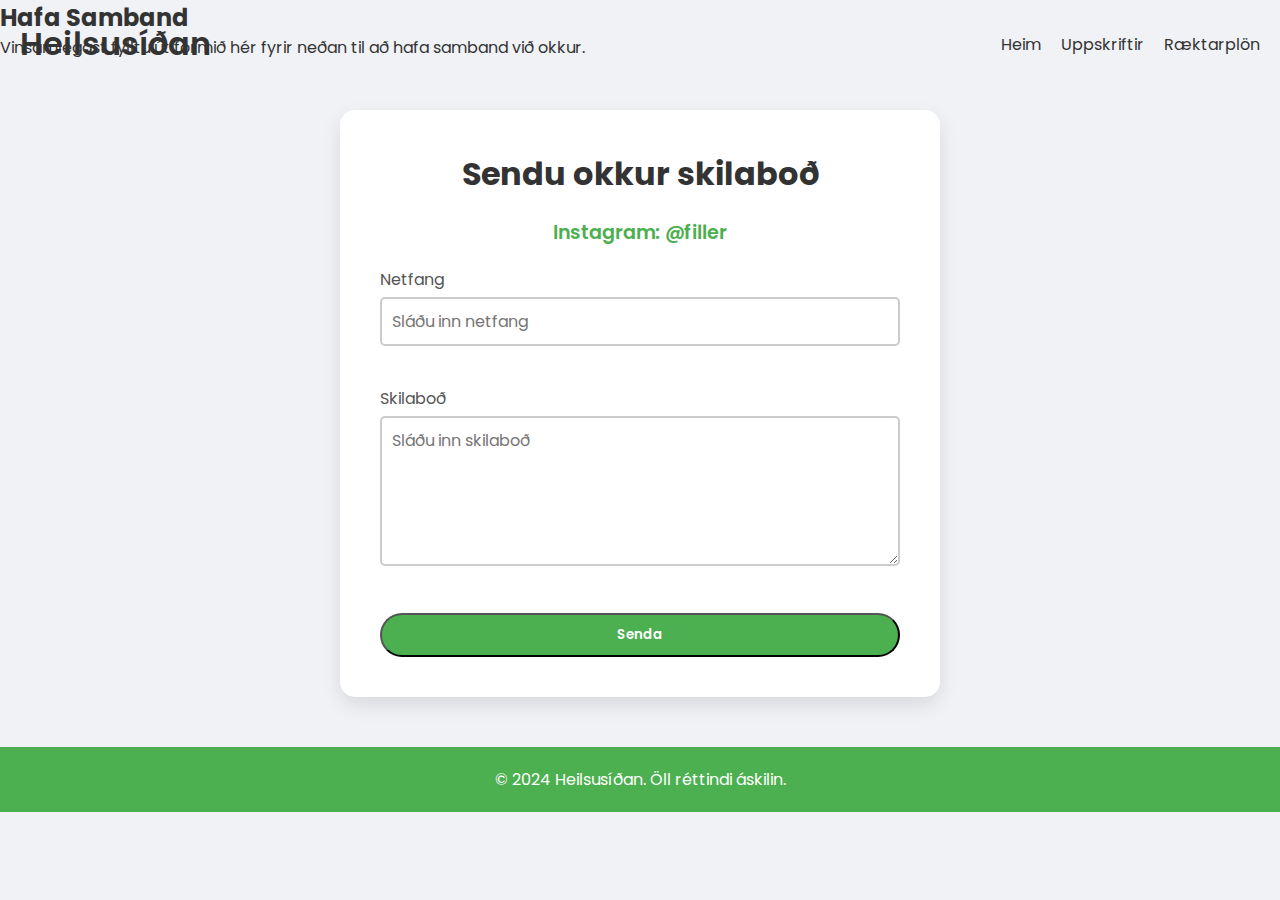
==== hafa_samband.html @ d475f311 "first commit" ====
<!DOCTYPE html>
<html lang="is">
<head>
    <meta charset="UTF-8">
    <meta name="viewport" content="width=device-width, initial-scale=1.0">
    <title>Hafa Samband</title>
    <link rel="stylesheet" href="style.css">
    <link href="https://fonts.googleapis.com/css2?family=Poppins:wght@400;600&display=swap" rel="stylesheet">
</head>
<body>
    <header>
        <nav class="navbar">
            <h1 class="logo">Heilsusíðan</h1>
            <ul>
                <li><a href="index.html">Heim</a></li>
                <li><a href="uppskriftir.html">Uppskriftir</a></li>
                <li><a href="raektarplon.html">Ræktarplön</a></li>
            </ul>
        </nav>
        <div class="page-header">
            <h2>Hafa Samband</h2>
            <p>Vinsamlegast fylltu út formið hér fyrir neðan til að hafa samband við okkur.</p>
        </div>
    </header>
    <main>
        <section class="contact-container">
            <div class="contact-card">
                <h3>Sendu okkur skilaboð</h3>
                <a href="https://www.instagram.com/filler" class="instagram-link">Instagram: @filler</a>
                <form class="contact-form" action="mailto:placeholder@placeholder.is" method="POST" enctype="text/plain">
                    <div class="input-group">
                        <label for="email">Netfang</label>
                        <input type="email" id="email" name="email" placeholder="Sláðu inn netfang" required>
                    </div>
                    <div class="input-group">
                        <label for="message">Skilaboð</label>
                        <textarea id="message" name="message" placeholder="Sláðu inn skilaboð" required></textarea>
                    </div>
                    <button type="submit">Senda</button>
                </form>
            </div>
        </section>
    </main>
    <footer>
        <p>&copy; 2024 Heilsusíðan. Öll réttindi áskilin.</p>
    </footer>
</body>
</html>
---- style.css ----
/* Global Styles */
* {
    margin: 0;
    padding: 0;
    box-sizing: border-box;
    font-family: 'Poppins', sans-serif;
}

body {
    background-color: #f0f2f5;
    color: #333;
}

header {
    position: relative;
    width: 100%;
}

.titill {
    margin-left: 10px;
    margin-top: 10px;
}

.texti {
    margin-top: 50px;
    text-align: center;
}
.hero-section {
    background: url('images/hero-bg.jpg') no-repeat center center/cover;
    height: 100vh;
    display: flex;
    flex-direction: column;
    justify-content: center;
    align-items: center;
    text-align: center;
    color: white;
    position: relative;
    overflow: hidden;
}

.navbar {
    position: absolute;
    top: 0;
    width: 100%;
    padding: 20px;
    display: flex;
    justify-content: space-between;
    align-items: center;
}

.logo {
    font-size: 2rem;
    font-weight: 600;
}

.navbar ul {
    list-style: none;
    display: flex;
}

.navbar ul li {
    margin-left: 20px;
}

.navbar ul li a {
     /* Any lightness value below the threshold will result in white, any above will result in black */
  --switch: calc((var(--light) - var(--threshold)) * -100%);
  color: hsl(0, 0%, var(--switch));
    text-decoration: none;
    font-weight: 400;
    transition: color 0.3s ease;
}

.navbar ul li a:hover {
    color: #ffcc00;
}

.hero-content {
    max-width: 600px;
    padding: 20px;
}

.hero-content h2 {
    font-size: 3rem;
    margin-bottom: 10px;
}

.hero-content p {
    font-size: 1.2rem;
    margin-bottom: 20px;
}

.hero-btn {
    padding: 10px 20px;
    background-color: #ffcc00;
    color: #333;
    font-weight: 600;
    border-radius: 50px;
    text-decoration: none;
    transition: background-color 0.3s ease;
}

.hero-btn:hover {
    background-color: #e6b800;
}

/* Cards Section */
.cards-container {
    display: flex;
    justify-content: center;
    align-items: center;
    gap: 20px; /* Space between cards */
    padding: 50px;
}

.card {
    background-color: white;
    border-radius: 15px;
    overflow: hidden;
    box-shadow: 0 8px 20px rgba(0, 0, 0, 0.1);
    transition: transform 0.3s ease, box-shadow 0.3s ease;
    width: 300px; /* Standardized width */
    text-align: center;
    padding: 20px; /* Added padding for text */
    margin: 20px; /* Margin for spacing around cards */
}

.card img {
    width: 100%;
    height: 200px;
    object-fit: cover;
}

.card h3 {
    margin: 15px 0;
    font-size: 1.5rem;
    color: #333;
}

.card p {
    font-size: 1rem;
    color: #666;
    padding: 0 15px;
    margin: 10px 0; /* Margin for spacing */
}

.card-btn {
    display: inline-block;
    padding: 10px 20px;
    margin: 20px 0;
    background-color: #4caf50;
    color: white;
    font-weight: 600;
    border-radius: 50px;
    text-decoration: none;
    transition: background-color 0.3s ease;
}

.card-btn:hover {
    background-color: #45a049;
}

.card:hover {
    transform: translateY(-10px);
    box-shadow: 0 12px 25px rgba(0, 0, 0, 0.15);
}

/* Footer */
footer {
    text-align: center;
    padding: 20px;
    background-color: #4caf50;
    color: white;
    font-size: 1rem;
}

/* Grid Layout for Recipe and Workout Cards */
.grid-container {
    display: grid;
    grid-template-columns: repeat(auto-fit, minmax(250px, 1fr));
    gap: 20px; /* Gap between grid items */
    padding: 40px;
}

.card {
    background-color: white;
    border-radius: 15px;
    overflow: hidden;
    box-shadow: 0 8px 20px rgba(0, 0, 0, 0.1);
    transition: transform 0.3s ease, box-shadow 0.3s ease;
    text-align: center;
    padding: 20px;
    margin: 10px;
    height: 450px; /* Set a fixed height */
    display: flex;
    flex-direction: column; /* Ensure elements stack vertically */
    justify-content: space-between; /* Space out content evenly */
}
a {
    text-decoration: none;
  }
.card img {
    width: 100%;
    height: 200px;
    object-fit: cover;
    border-radius: 10px 10px 0 0;
}

.card h3 {
    font-size: 1.5rem;
    margin: 15px 0;
}

.card p {
    color: #666;
    margin: 10px 0;
    flex-grow: 1; /* Allow paragraph text to take available space */
    overflow: hidden; /* Prevent text overflow */
    text-overflow: ellipsis; /* Show ellipsis if text overflows */
    white-space: nowrap; /* Prevent text from wrapping */
}

.card .calories, .card .time {
    font-size: 1.1rem;
    font-weight: 600;
    color: #4caf50;
    margin-top: 10px;
}


/* Contact Form */
.contact-container {
    display: flex;
    justify-content: center;
    align-items: center;
    padding: 50px;
}

.contact-card {
    background-color: white;
    padding: 40px;
    border-radius: 15px;
    box-shadow: 0 8px 20px rgba(0, 0, 0, 0.1);
    text-align: center;
    max-width: 600px;
    width: 100%;
}

.contact-card h3 {
    font-size: 2rem;
    margin-bottom: 20px;
}

.instagram-link {
    display: inline-block;
    margin-bottom: 20px;
    font-size: 1.2rem;
    color: #4caf50;
    text-decoration: none;
    font-weight: 600;
}

.contact-form {
    display: flex;
    flex-direction: column;
}

.contact-form .input-group {
    margin-bottom: 20px;
    text-align: left;
}

.contact-form label {
    display: block;
    font-size: 1rem;
    margin-bottom: 5px;
    color: #555;
}

.contact-form input,
.contact-form textarea {
    margin-bottom: 20px;
    padding: 10px;
    font-size: 1rem;
    border: 2px solid #ccc;
    border-radius: 5px;
    width: 100%;
}

.contact-form input:focus,
.contact-form textarea:focus {
    border-color: #4caf50;
    outline: none;
}

.contact-form textarea {
    min-height: 150px;
    resize: vertical;
}

.contact-form button {
    padding: 10px 20px;
    background-color: #4caf50;
    color: white;
    font-weight: 600;
    border-radius: 50px;
    cursor: pointer;
}

.contact-form button:hover {
    background-color: #45a049;
}

/* Responsive Styles lalalala */
@media (max-width: 768px) {
    .cards-container {
        flex-direction: column;
        gap: 40px;
    }

    .card {
        width: 80%; /* Reduced card width for mobile */
        margin: 20px auto; /* Center cards */
    }

    .hero-content h2 {
        font-size: 2.5rem;
    }

    .navbar ul {
        flex-direction: column;
        gap: 10px;
    }

    .contact-card {
        width: 90%;
    }

    .grid-container {
        grid-template-columns: 1fr;
    }

    .page-header {
        padding: 40px;
        text-align: center;
        background-color: #f4f4f4;
        border-bottom: 2px solid #ddd;
    }

    .page-header h2 {
        font-size: 2rem;
        margin-bottom: 10px;
    }

    .page-header p {
        font-size: 1.1rem;
        color: #555;
    }
}
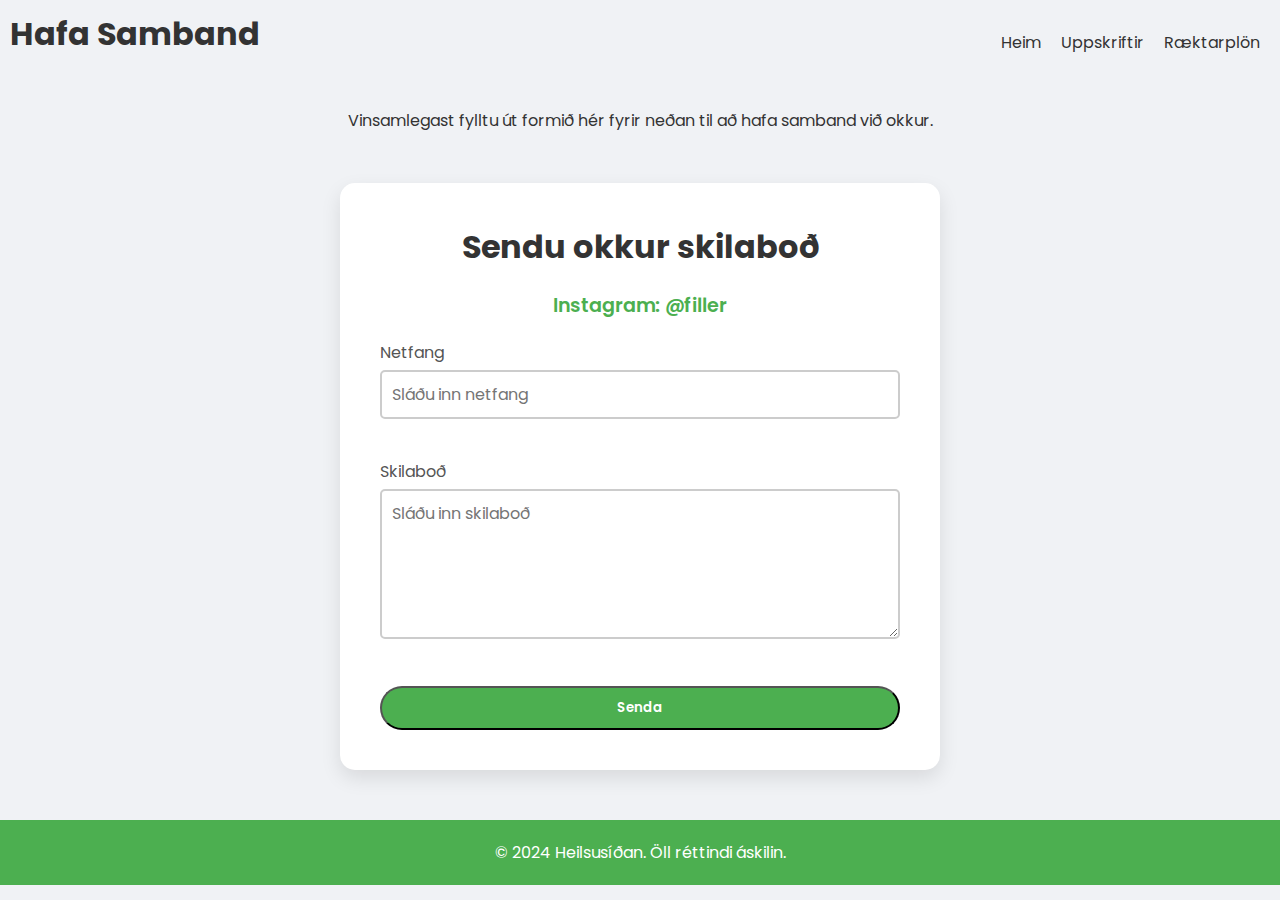
==== commit 386464a0: "yellow" ====
--- a/hafa_samband.html
+++ b/hafa_samband.html
@@ -10,7 +10,7 @@
 <body>
     <header>
         <nav class="navbar">
-            <h1 class="logo">Heilsusíðan</h1>
+            <h1 class="logo"></h1>
             <ul>
                 <li><a href="index.html">Heim</a></li>
                 <li><a href="uppskriftir.html">Uppskriftir</a></li>
@@ -18,8 +18,8 @@
             </ul>
         </nav>
         <div class="page-header">
-            <h2>Hafa Samband</h2>
-            <p>Vinsamlegast fylltu út formið hér fyrir neðan til að hafa samband við okkur.</p>
+            <h1 class="titill">Hafa Samband</h1>
+            <p class="texti">Vinsamlegast fylltu út formið hér fyrir neðan til að hafa samband við okkur.</p>
         </div>
     </header>
     <main>
--- a/style.css
+++ b/style.css
@@ -104,13 +104,22 @@
     background-color: #e6b800;
 }
 
-/* Cards Section */
 .cards-container {
     display: flex;
-    justify-content: center;
-    align-items: center;
-    gap: 20px; /* Space between cards */
+    flex-wrap: wrap;
+    justify-content: flex-start;
+    gap: 20px;
     padding: 50px;
+}
+
+/* Style for the anchor tag */
+.card-link {
+    display: block; /* Ensure block-level behavior */
+    width: 100%; /* Make sure the anchor takes full width */
+    max-width: 300px; /* Set a max width */
+    height: auto; /* Ensure the height grows with content */
+    text-decoration: none;
+    color: inherit;
 }
 
 .card {
@@ -119,11 +128,61 @@
     overflow: hidden;
     box-shadow: 0 8px 20px rgba(0, 0, 0, 0.1);
     transition: transform 0.3s ease, box-shadow 0.3s ease;
-    width: 300px; /* Standardized width */
-    text-align: center;
-    padding: 20px; /* Added padding for text */
-    margin: 20px; /* Margin for spacing around cards */
-}
+    text-align: center;
+    padding: 20px;
+    width: 100%; /* Ensure the card takes full width of the anchor */
+}
+
+.cardsmain-container {
+    display: flex;
+    flex-wrap: wrap; /* Allow cards to wrap to the next line if needed */
+    justify-content: flex-start; /* Align items to the start */
+    gap: 20px; /* Space between cards */
+    padding: 50px; /* Padding around the container */
+}
+
+.cardmain {
+    background-color: white;
+    border-radius: 15px;
+    overflow: hidden;
+    box-shadow: 0 8px 20px rgba(0, 0, 0, 0.1);
+    transition: transform 0.3s ease, box-shadow 0.3s ease;
+    text-align: center;
+    padding: 20px;
+    width: calc(20% - 16px); /* Adjusted to ensure 5 cards fit while accounting for gaps */
+    box-sizing: border-box; /* Include padding and border in the element's total width and height */
+}
+
+.cardmain img {
+    width: 100%;
+    height: 200px;
+    object-fit: cover;
+}
+
+.cardmain h3 {
+    margin: 15px 0;
+    font-size: 1.5rem;
+    color: #333;
+}
+
+.cardmain p {
+    font-size: 1rem;
+    color: #666;
+    padding: 0 15px;
+    margin: 10px 0;
+}
+@media (max-width: 768px) {
+    .cardmain {
+        width: calc(50% - 10px); /* Two cards per row on smaller screens */
+    }
+}
+
+@media (max-width: 480px) {
+    .cardmain {
+        width: calc(100% - 20px); /* One card per row on very small screens */
+    }
+}
+
 
 .card img {
     width: 100%;
@@ -141,7 +200,7 @@
     font-size: 1rem;
     color: #666;
     padding: 0 15px;
-    margin: 10px 0; /* Margin for spacing */
+    margin: 10px 0;
 }
 
 .card-btn {
@@ -156,6 +215,8 @@
     transition: background-color 0.3s ease;
 }
 
+
+
 .card-btn:hover {
     background-color: #45a049;
 }
@@ -196,9 +257,7 @@
     flex-direction: column; /* Ensure elements stack vertically */
     justify-content: space-between; /* Space out content evenly */
 }
-a {
-    text-decoration: none;
-  }
+
 .card img {
     width: 100%;
     height: 200px;
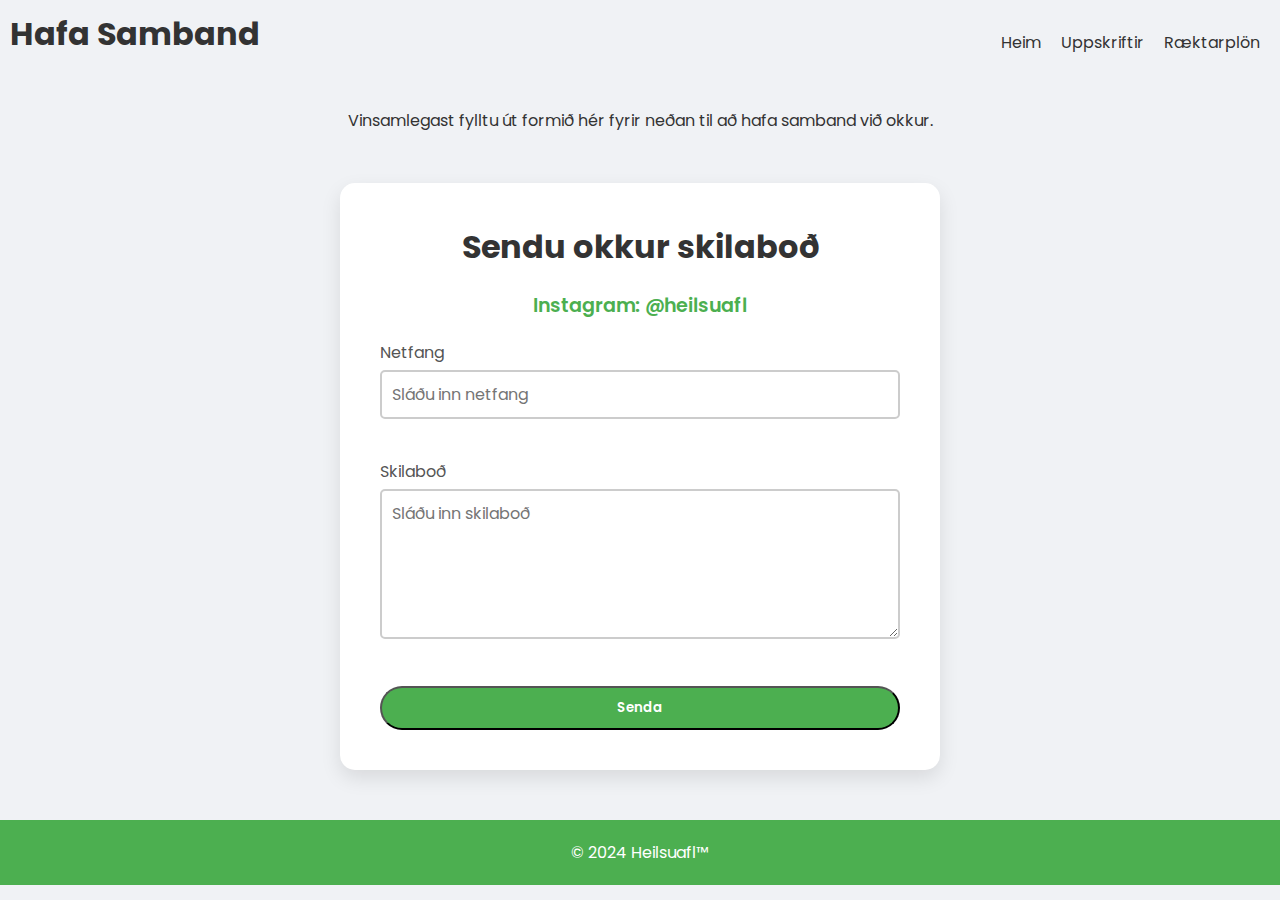
==== commit 2f987d06: "green green irish spring" ====
--- a/hafa_samband.html
+++ b/hafa_samband.html
@@ -3,7 +3,7 @@
 <head>
     <meta charset="UTF-8">
     <meta name="viewport" content="width=device-width, initial-scale=1.0">
-    <title>Hafa Samband</title>
+    <title>Heilsuafl | Hafa Samband</title>
     <link rel="stylesheet" href="style.css">
     <link href="https://fonts.googleapis.com/css2?family=Poppins:wght@400;600&display=swap" rel="stylesheet">
 </head>
@@ -26,8 +26,8 @@
         <section class="contact-container">
             <div class="contact-card">
                 <h3>Sendu okkur skilaboð</h3>
-                <a href="https://www.instagram.com/filler" class="instagram-link">Instagram: @filler</a>
-                <form class="contact-form" action="mailto:placeholder@placeholder.is" method="POST" enctype="text/plain">
+                <a href="https://www.instagram.com/heilsuafl" class="instagram-link">Instagram: @heilsuafl</a>
+                <form class="contact-form" action="mailto:fridrik@kisi.is" method="POST" enctype="text/plain">
                     <div class="input-group">
                         <label for="email">Netfang</label>
                         <input type="email" id="email" name="email" placeholder="Sláðu inn netfang" required>
@@ -42,7 +42,7 @@
         </section>
     </main>
     <footer>
-        <p>&copy; 2024 Heilsusíðan. Öll réttindi áskilin.</p>
+        <p>&copy; 2024 Heilsuafl™</p>
     </footer>
 </body>
 </html>
--- a/style.css
+++ b/style.css
@@ -133,44 +133,7 @@
     width: 100%; /* Ensure the card takes full width of the anchor */
 }
 
-.cardsmain-container {
-    display: flex;
-    flex-wrap: wrap; /* Allow cards to wrap to the next line if needed */
-    justify-content: flex-start; /* Align items to the start */
-    gap: 20px; /* Space between cards */
-    padding: 50px; /* Padding around the container */
-}
-
-.cardmain {
-    background-color: white;
-    border-radius: 15px;
-    overflow: hidden;
-    box-shadow: 0 8px 20px rgba(0, 0, 0, 0.1);
-    transition: transform 0.3s ease, box-shadow 0.3s ease;
-    text-align: center;
-    padding: 20px;
-    width: calc(20% - 16px); /* Adjusted to ensure 5 cards fit while accounting for gaps */
-    box-sizing: border-box; /* Include padding and border in the element's total width and height */
-}
-
-.cardmain img {
-    width: 100%;
-    height: 200px;
-    object-fit: cover;
-}
-
-.cardmain h3 {
-    margin: 15px 0;
-    font-size: 1.5rem;
-    color: #333;
-}
-
-.cardmain p {
-    font-size: 1rem;
-    color: #666;
-    padding: 0 15px;
-    margin: 10px 0;
-}
+
 @media (max-width: 768px) {
     .cardmain {
         width: calc(50% - 10px); /* Two cards per row on smaller screens */
